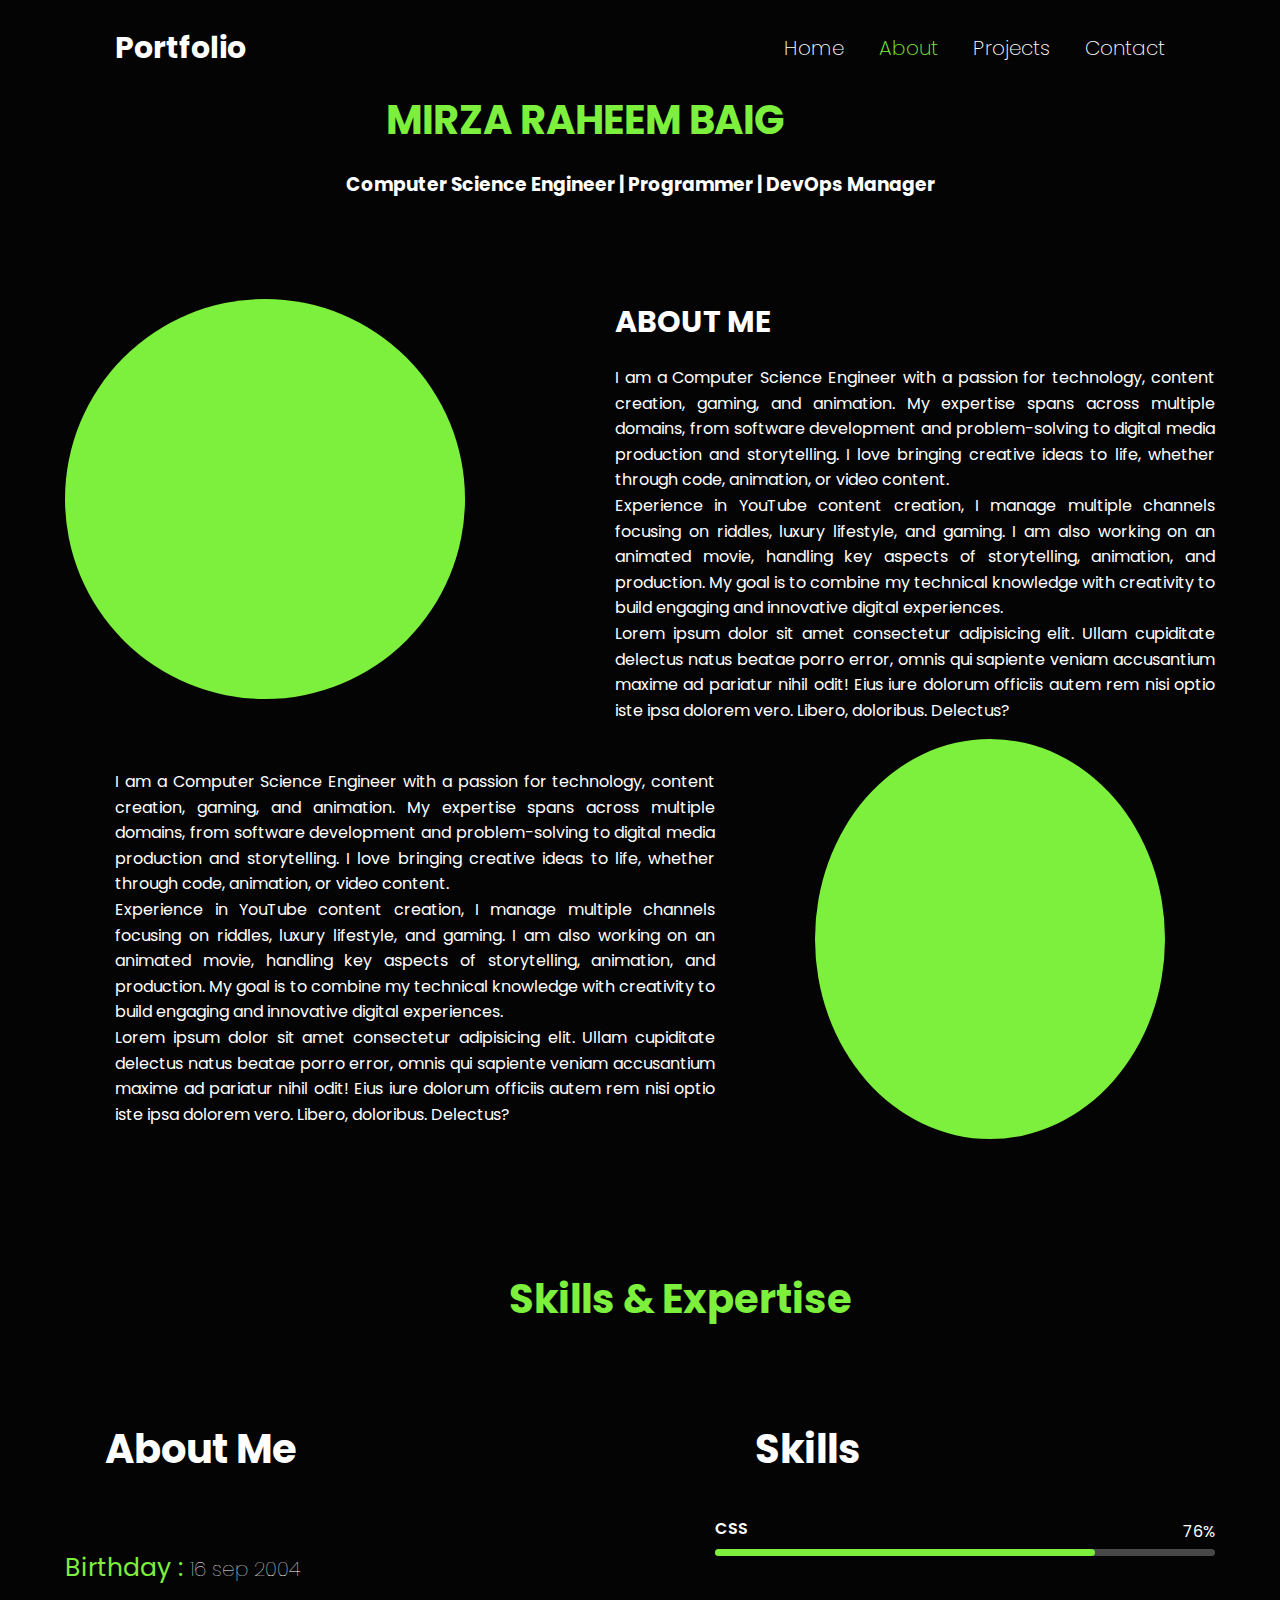
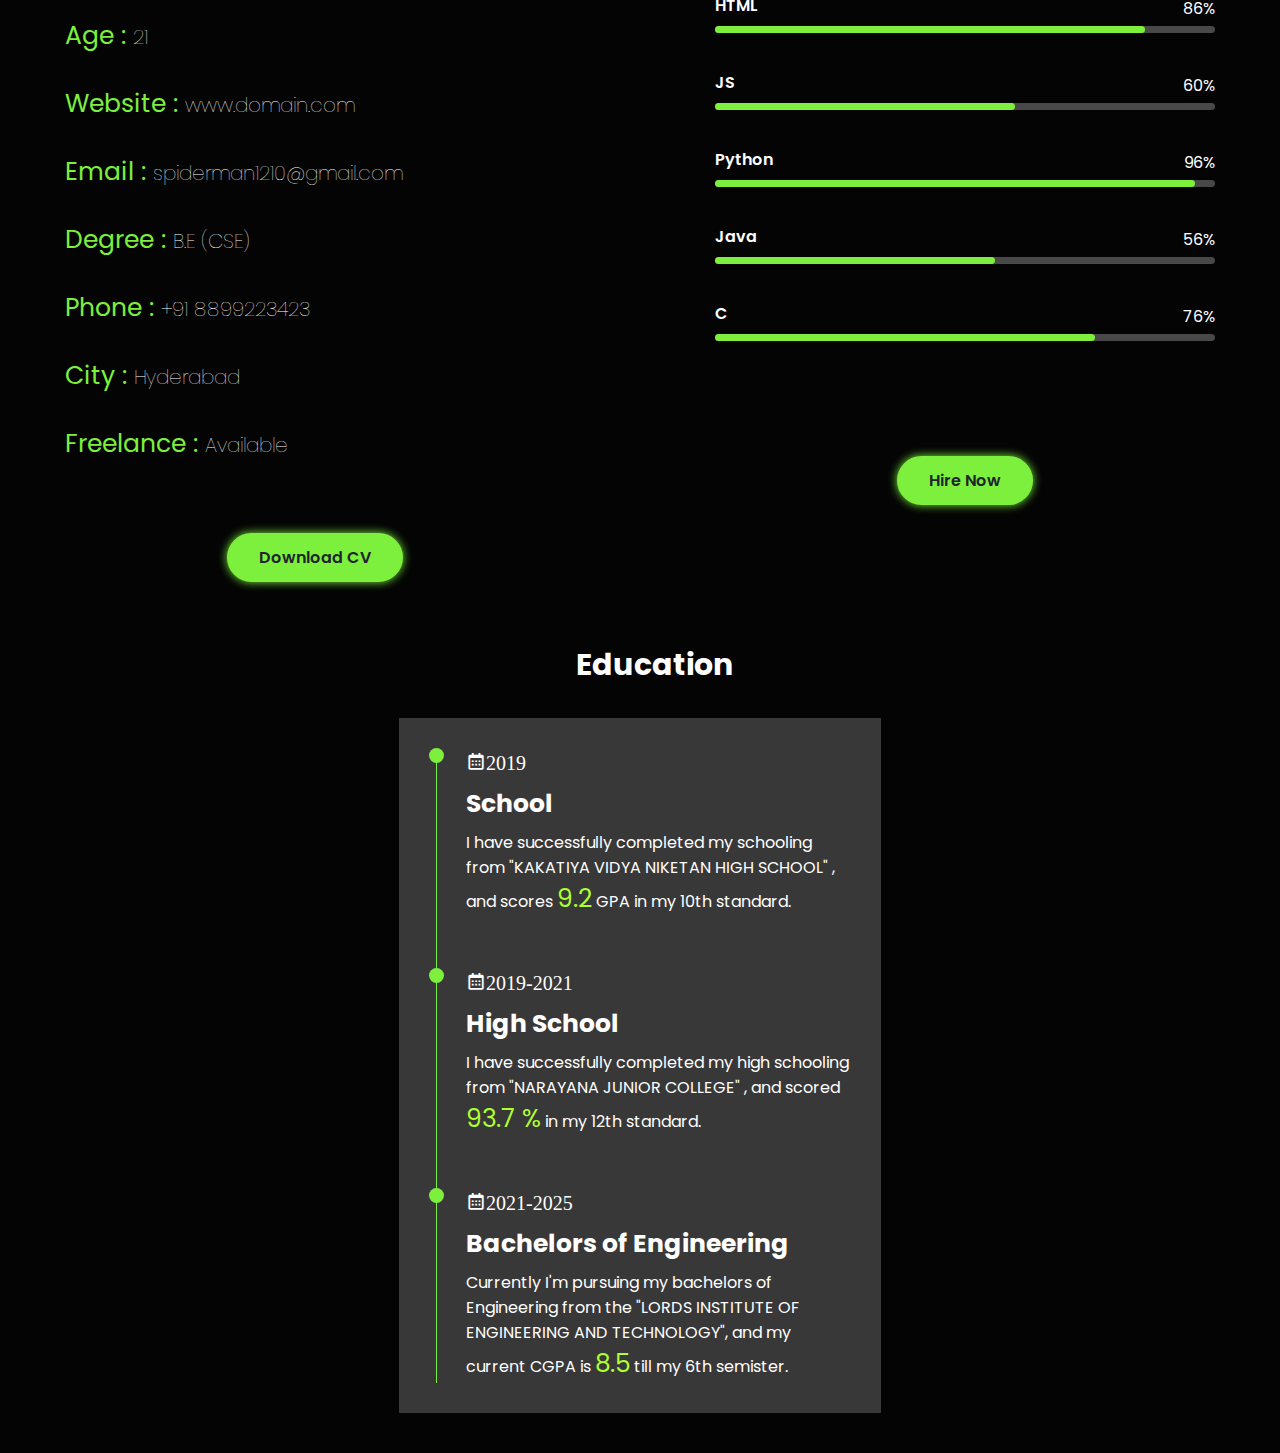
==== about.html @ bb327592 "My_Portfolio" ====
<!DOCTYPE html>
<html lang="en">
<head>
    <meta charset="UTF-8">
    <meta name="viewport" content="width=device-width, initial-scale=1.0">
    <title>Portfolio</title>
    <link rel="stylesheet" href="style.css">
    <link href='https://unpkg.com/boxicons@2.1.4/css/boxicons.min.css' rel='stylesheet'>
    <link rel="shortcut icon" type="x-icon" href="/Portfolio/letter-r.png">

</head>
<body>
    <nav class="navbar">
        <a href="/Portfolio/index.html" class="logo">Portfolio</a>
        <ul>
            <li><a href="/Portfolio/index.html">Home</a></li>
            <li class="active"><a href="#">About</a></li>
            <li><a href="/Portfolio/project.html">Projects</a></li>
            <!-- <li><a href="/Portfolio/service.html">Service</a></li> -->
            <li><a href="/Portfolio/contact.html">Contact</a></li>
        </ul>
    </nav>
    <section class="about">
        <div class="main">
            <div class="head">
                <h1>MIRZA RAHEEM BAIG</h1>
                <H3>Computer Science Engineer | Programmer | DevOps Manager</H3>
            </div>
            <div class="first">
                <div class="l"></div>
                <div class="r">
                    <H2>ABOUT ME</H2>
                    <P>I am a Computer Science Engineer with a passion for technology, content creation, gaming, and animation. My expertise spans across multiple domains, from software development and problem-solving to digital media production and storytelling. I love bringing creative ideas to life, whether through code, animation, or video content.</P>
                    <p>Experience in YouTube content creation, I manage multiple channels focusing on riddles, luxury lifestyle, and gaming. I am also working on an animated movie, handling key aspects of storytelling, animation, and production. My goal is to combine my technical knowledge with creativity to build engaging and innovative digital experiences.</P>
                    <p>Lorem ipsum dolor sit amet consectetur adipisicing elit. Ullam cupiditate delectus natus beatae porro error, omnis qui sapiente veniam accusantium maxime ad pariatur nihil odit! Eius iure dolorum officiis autem rem nisi optio iste ipsa dolorem vero. Libero, doloribus. Delectus?</p>
                </div>
            </div>
            <div class="second">
                <div class="l">
                    <P>I am a Computer Science Engineer with a passion for technology, content creation, gaming, and animation. My expertise spans across multiple domains, from software development and problem-solving to digital media production and storytelling. I love bringing creative ideas to life, whether through code, animation, or video content.</P>
                    <p>Experience in YouTube content creation, I manage multiple channels focusing on riddles, luxury lifestyle, and gaming. I am also working on an animated movie, handling key aspects of storytelling, animation, and production. My goal is to combine my technical knowledge with creativity to build engaging and innovative digital experiences.</P>
                    <p>Lorem ipsum dolor sit amet consectetur adipisicing elit. Ullam cupiditate delectus natus beatae porro error, omnis qui sapiente veniam accusantium maxime ad pariatur nihil odit! Eius iure dolorum officiis autem rem nisi optio iste ipsa dolorem vero. Libero, doloribus. Delectus?</p>
                </div>
                <div class="r"></div>
            </div>
            <div class="third">
                <div class="head">
                    <h1>Skills & Expertise</h1>
                </div>
                <div class="container">
                    <div class="l">
                        <h1>About Me</h1>
                        <div class="content">
                            <div class="info">
                                <p>Birthday : <span>16 sep 2004</span></p>
                            </div>
                            <div class="info">
                                <p>Age : <span>21</span></p>
                            </div>
                            <div class="info">
                                <p>Website : <span>www.domain.com</span></p>
                            </div>
                            <div class="info">
                                <p>Email : <span>spiderman1210@gmail.com</span></p>
                            </div>
                            <div class="info">
                                <p>Degree : <span>B.E (CSE)</span></p>
                            </div>
                            <div class="info">
                                <p>Phone : <span>+91 8899223423</span></p>
                            </div>
                            <div class="info">
                                <p>City : <span>Hyderabad</span></p>
                            </div>
                            <div class="info">
                                <p>Freelance : <span>Available</span></p>
                            </div>
                        </div>
                        <div class="button" style=" margin-bottom: 30px;display: flex; justify-content:center;">
                            <a href="/Portfolio/Mirza Raheem Baig_r (1).pdf" target="_blank" class="btn">Download CV</a>
                            <!-- <a href="#" class="btn">Hire Now</a> -->
                        </div>
                        
                    </div>
                    <div class="r">
                        <h1>Skills</h1>
                        <div class="row">
                            <div class="skill">
                                <h5>CSS</h5>
                                <div class="progress">
                                    <div class="progress-in" style="width: 76%;"></div>
                                    <div class="skill-percent">76%</div>
                                </div>
                            </div>
                            <div class="skill">
                                <h5>HTML</h5>
                                <div class="progress">
                                    <div class="progress-in" style="width: 86%;"></div>
                                    <div class="skill-percent">86%</div>
                                </div>
                            </div>
                            <div class="skill">
                                <h5>JS</h5>
                                <div class="progress">
                                    <div class="progress-in" style="width: 60%;"></div>
                                    <div class="skill-percent">60%</div>
                                </div>
                            </div>
                            <div class="skill">
                                <h5>Python</h5>
                                <div class="progress">
                                    <div class="progress-in" style="width: 96%;"></div>
                                    <div class="skill-percent">96%</div>
                                </div>
                            </div>
                            <div class="skill">
                                <h5>Java</h5>
                                <div class="progress">
                                    <div class="progress-in" style="width: 56%;"></div>
                                    <div class="skill-percent">56%</div>
                                </div>
                            </div>
                            <div class="skill">
                                <h5>C</h5>
                                <div class="progress">
                                    <div class="progress-in" style="width: 76%;"></div>
                                    <div class="skill-percent">76%</div>
                                </div>
                            </div>
                            <div class="button" style="margin-top: 115px; margin-bottom: 30px;display: flex; justify-content:center;">
                                <a href="/Portfolio/contact.html" class="btn">Hire Now</a>
                            </div>
                        </div>
                    </div>
                </div>
                <div class="fourth">
                    <div class="edu">
                        <h3 class="title" style="display: flex; justify-content: center; font-size: 30px;">Education</h3>
                        <div class="row">
                            <div class="box" >
                                <div class="line" >
                                    <div class="item">
                                        <div class="dot"></div>
                                        <h3 class="date" style="font-size: 20px;">
                                            <i class='bx bx-calendar'>2019</i>
                                        </h3>
                                        <h4 class="line-title" style="margin: 7px 0px; font-size: 25px;">School</h4>
                                        <p class="line-text">I have  successfully completed my schooling from "KAKATIYA VIDYA NIKETAN HIGH SCHOOL" , and scores  <span style="font-size: 25px; color: greenyellow;">9.2</span> GPA in my 10th standard.</p>
                                    </div>
                                    <div class="item">
                                        <div class="dot"></div>
                                        <h3 class="date" style="font-size: 20px;">
                                            <i class='bx bx-calendar'><span ></span>2019-2021</i>
                                        </h3>
                                        <h4 class="line-title" style="margin: 7px 0px; font-size: 25px;">High School</h4>
                                        <p class="line-text">I have  successfully completed my high schooling from "NARAYANA JUNIOR COLLEGE" , and scored  <span style="font-size: 25px; color: greenyellow;">93.7 %</span> in my 12th standard.</p>
                                    </div><div class="item">
                                        <div class="dot"></div>
                                        <h3 class="date" style="font-size: 20px;">
                                            <i class='bx bx-calendar'>2021-2025</i>
                                        </h3>
                                        <h4 class="line-title" style="margin: 7px 0px; font-size: 25px;">Bachelors of Engineering</h4>
                                        <p class="line-text">Currently I'm pursuing my bachelors of Engineering from the "LORDS INSTITUTE OF ENGINEERING AND TECHNOLOGY", and my current CGPA is <span style="font-size: 25px; color: greenyellow;">8.5</span> till my 6th semister.</p>
                                    
                                </div>
                            </div>
                        </div>
                    </div>
                    
                </div>
            </div>
        </div>
    </section>
</body>
</html>
---- style.css ----
@import url("https://fonts.googleapis.com/css2?family=Poppins:wght@300;400,500,600,700,800,900&display=swap");
* {
    margin: 0;
    padding: 0;
    box-sizing: border-box;
    font-family: "Poppins", sans-serif;
}
body{
    background-color: rgb(4, 4, 4);
}
a{
    color: white;
    text-decoration: none;
    font-size: 20px;
    font-weight: 200;
    transition: 0.5s ease;
}
.navbar a:hover ,
.navbar li.active a{
    color: #7cf03d;
}
.navbar{
    position: fixed;
    left: 0;
    top: 0;
    width: 100%;
    padding: 25px 9%;
    background: rgb(4, 4, 4);
    display: flex;
    justify-content: space-between;
    align-items: center;
    z-index: 100;
}

.logo{
    font-size: 30px;
    font-weight: 700;
}

.navbar ul{
    display: flex;
}
.navbar ul li{
    list-style: none;
    margin-left: 35px;
}

.home{
    display: flex;
    align-items: center;
    height: 100vh;
    padding: 60px 9% 0;
    color: white;
}
.home-info h1{
    font-size: 55px;
    margin-bottom: 20px;
}
.home-info h2{
    display: inline-block;
    font-size: 32px;
    margin-top: -10px;

}

.home-info h2 span{
    position: relative;
    display: inline-block;
    color: transparent;
    /* -webkit-text-stroke: .7px #7cf03d; */
    animation: display-text 16s linear infinite;
    animation-delay: calc(-4s *var(--i));
}

@keyframes display-text{
    25%,
    100%{
        display: none;
    }
}
.home-info h2 span::before {
    content: attr(data-text);
    position: absolute;
    width: 0;
    border-right: 2px solid #7cf03d;
    color: #7cf03d;
    white-space: nowrap;
    overflow: hidden;
    animation: fill-text 4s linear infinite;
}

@keyframes fill-text{
    10%, 
    100%{
        width: 0;
    }
    70%, 
    90%{
        width: 100%;
    }
}

.home-info P{
    font-size: 16px;
    margin: 10px 0 25px;
}

.home-info .btn-sci{
    display: flex;
    align-items: center;

}

.btn {
    /* display: inline-block; */
    padding: 10px 30px ;
    background: #7cf03d;
    border: 2px solid #7cf03d;
    border-radius: 50px;
    box-shadow: 0 0 10px #7cf03d;
    font-size: 16px;
    color: #1f242d;
    font-weight: 600;
    transition: 0.4s ease;
}

.btn:hover{
    background: transparent;
    color: #7cf03d;
    /* box-shadow: none; */
}

.btn-sci .sci{
    margin-left: 20px;
}

.btn-sci .sci a{
    display: inline-flex;
    padding: 8px;
    border: 2px solid #7cf03d;
    border-radius: 50%;
    font-size: 20px;
    color: #7cf03d;
    margin: 0 8px;
    transition: 0.5s ease;
}
.btn-sci .sci a:hover{
    color: #1f242d;
    background: #7cf03d;
    box-shadow: 0 0 10px #7cf03d;
}
.home-img .img{
    position: relative;
    width: 32vw;
    height: 32vw;
    /* background: red; */
    border-radius: 50%;
    /* padding: 5px; */
    display: flex;
    justify-content: center;
    align-items: center;
    /* box-shadow:0 0 50000px  #7cf03d; */
    transition: 0.5s ease;
    overflow: hidden;
}
.home-img .img:hover{
    box-shadow:0 0 50px  #7cf03d;
}
.home-img .img::before,
.home-img .img::after{
    content: '';
    position: absolute;
    width: 500px;
    height: 500px;
    background: conic-gradient(transparent, transparent,transition, #7cf03d);
}
.home-img .img .img-item{
    position: absolute;
    /* margin-top: 90px; */
    width: 100%;
    height: 100%;
    /* background: slateblue; */
    border-radius: 50%;
    display: flex;
    justify-content: center;
    /* align-items: top; */
    overflow: hidden;
}

.home-img .img .img-item img{
    position: absolute;
    top: 30px;
    display: block;
    width: 85%;
    object-fit: cover;
    mix-blend-mode:lighten;
    box-shadow:5px solid #7cf03d;
    /* border: #7cf03d; */
}



/* //////////////////////////////////////////////////////////////////////////////////////////////////////////////////////////////////////// */

.main{
    /* position: absolute; */
    display: flex;
    align-items: center;
    flex-direction: column;
    height: 100vh;
    padding: 60px 9% 0;
    color: white;
    gap: 40px;
}
.head{
    /* background: white; */
    justify-content: left;
    /* background: #7cf03d; */
    /* position: relative;
    top: 50px;
    left: 30%; */
    /* display: flex;
    align-items: center; */
    margin-top: 30px;
    margin-bottom: 30px;
}
h1{
    color: #7cf03d;
    position: relative;
    left: 40px;
    font-size: 40px;
    justify-content: center;
}
.head h3{
    margin-top: 20px;
}












.first{
    margin-top: 30px;
    display: flex;
    align-items: center;
    justify-content: space-between;
} 
 
.first .l{
    height: 400px;
    width: 400px;
    margin-left: 100px;
    background: #7cf03d;
    background-image: url("/Portfolio/Man3");
    border-radius: 50%;
    background-position: center;
    background-size: cover;
    border-radius: 50;
    transition: 0.4s ease-in-out;
    
}
.first .l:hover{
    box-shadow: 0 0 30px #7cf03d;
}
 
.r{
    margin-left: 150px;
    height: 400px;
    width: 700px;
}
.r h2{
    font-size: 30px;
    margin-bottom: 20px;
}

.r p{
    text-align: justify;
    line-height: 1.6;
    max-width: 600px;
}
.second{
    display: flex;
}
.second .l{
    margin-top: 30px;
    text-align: justify;
    font-weight: 20px;
    text-align: justify;
    line-height: 1.6;
    max-width: 600px;
}
.second .r{
    height: 400px;
    width: 400px;
    margin-left: 100px;
    background: #7cf03d;
    background-image: url("/Portfolio/Man2.jpg");
    border-radius: 50%;
    background-position: center;
    background-size: cover;
    border-radius: 50;
    transition: 0.4s ease-in-out;
}
.second .r:hover{
    box-shadow: 0 0 30px #7cf03d;
}

.third{
    /* background: purple; */
    /* display: flex; */
    justify-items: center;
    width: 80vw;
}
.third .head{
    justify-items: center;
    margin-top: 90px;
    margin-bottom: 90px;
}
.third .container{
    display: flex;
    justify-items: center;
}
.third .container .l{
    /* background: rgb(47, 186, 255); */
    width: 500px;
}
.l h1{
    color: white;
    transition: 0.2s ease-in-out;
}
.l h1:hover{
    /* text-shadow: 0 0 2px #7cf03d; */
    color: #7cf03d;
}
.third .container .l .content{
    margin-top: 70px;
    margin-bottom: 70px;
    display: flex;
    flex-direction: column;
    gap: 30px;
    font-size: 25px;
    /* font-weight: 100; */
    color: #7cf03d;
}
.third .container .l .content .info p > span{
    font-size: 20px;
    font-weight: 1;
    color: white;
}

.third .container .r{
    /* background: greenyellow; */
    width: 500px;
}
.r h1{
    color: white;
    margin-bottom: 30px;
    transition: 0.2s ease-in-out;
}
.r h1:hover{
    /* text-shadow: 0 0 2px #7cf03d; */
    color: #7cf03d;
}
.third .container .r .row .skill{
    flex: 0 0 100%;
    max-width: 100%;
    margin-bottom: 30px;
}
.third .container .r .row .skill h5{
    line-height: 40px;
    font-weight: 600;
    font-size: 16px;
    /* color: #7cf03d; */
    text-transform: capitalize;
}
.third .container .r .row .skill .progress{
    background-color: rgb(73, 72, 72);
    height: 7px;
    border-radius: 4px;
    width: 100%;
    position: relative;
}
.third .container .r .row .skill .progress .progress-in{
    position: absolute;
    left: 0;
    top: 0;
    height: 100%;
    border-radius: 4px;
    background-color: #7cf03d;
}

.third .container .r .row .skill .skill-percent{
    position: absolute;
    right: 0;
    /* color: #7cf03d; */
    top: -30px;
    font-weight: 400;

}

.fourth {
    justify-items: center;
    width: 80vw;
    display: flex;
    justify-content: center;
    margin-bottom: 40px;
}

.fourth .edu{
    flex: 0 0 50%;
    /* max-width: 50%; */
    margin-top: 30px;
    margin-left: 30px;
}
.fourth h3.title{
    font-size: 24px;
    margin-bottom: 30px;
    font-weight: 700;
}
.fourth .edu .row .box{
    margin-right: 30px;
    flex: 0 0 100%;
    max-width: 100%;

}
.fourth .edu .row .box .line{
    background: #393838;
    padding: 30px;
    /* border: 1px solid #7cf03d; 
     border-radius: 10px; */
    position: relative;
}
.fourth .edu .row .box .line .item{
    position: relative;
    padding-left: 37px;
    padding-bottom: 50px;


}
.fourth .edu .row .box .line .item:last-child{
    padding-bottom: 0;
}
.fourth .edu .row .box .line .item::before{
    content: '';
    width: 1px;
    position: absolute;
    height: 100%;
    left: 7px;
    top:0;
    background-color: #7cf03d;

}
.fourth .edu .row .box .line .dot{
    position: absolute;
    left: 0;
    top: 0;
    height: 15px;
    width: 15px;
    border-radius: 50%;
    background-color: #7cf03d;
}





/* //////////////////////////////////////////////////////////////////////////////////////////////////////////////////////////////////////////////// */



.contain{
    display: flex;
    align-items: center;
    flex-direction: column;
    height: 100vh;
    padding: 60px 9% 0;
    color: white;
    gap: 40px;
}

.ff{
    display: flex;
    justify-content:space-between;
}

.ll{
    background-image: url("/Portfolio/img.png");
    height: 500px;
    min-width: 400px;
    align-items: center;
    background-size: cover;
    background-position: center;
    border-radius: 20px;
}

.rr{
    font-size: 18px;
    text-align: justify;
    margin-left: 40px;
    line-height: 1.6;
}
.sec{
    display: flex;
    justify-content:space-between;

}
.lef{
    display: flex;
    flex-direction: column;
    justify-items: center;
    font-size: 18px;
    text-align: justify;
    margin-right: 40px;
    line-height: 1.6;
}
.rig{
    height: 500px;
    min-width: 400px;
    background-image: url("/Portfolio/img2.png");
    align-items: center;
    background-size: cover;
    background-position: center;
    border-radius: 20px;
}


/* ///////////////////////////////////////////////////////////////////////////////////////////////////////////////////////////////////////// */


.fame{
    display: flex;
    align-items: center;
    flex-direction: column;
    height: 100vh;
    padding: 60px 9% 0;
    color: white;
    gap: 40px;
}
.two{
    margin-top:30px ;
    display: flex;
    flex-direction: row;
}
.lll{
    margin-top: 130px;
    /* display:flex ;
    flex-direction: row; */
    font-weight: 100;
    font-weight: 200;
    gap: 30px;
    margin-right: 40px;
}
.call{
    margin-right: 100px;
    display: flex;
    align-items: center;
    height: 65px;
    width: 400px;
    background: rgba(45, 45, 44, 0.333);
    border-radius: 10px;
}
.email{
    margin-right: 100px;
    display: flex;
    align-items: center;
    height: 65px;
    width: 400px;
    background: rgba(45, 45, 44, 0.333);
    border-radius: 10px;
}
.line1{
    margin-top: 150px;
    height: 400px;
    width: 3px;
    background: #7cf03d;
}
.rrr{
    margin-top: 100px;
    padding-top: 30px;
    display:flex ;
    justify-content: center;
    font-size: 25px;
}
.name{
    display: flex;
    align-items: center;
    height: 70px;
    width: 400px;
    background: rgba(45, 45, 44, 0.333);
    border-radius: 10px;
}
.w{
    display: flex;
    align-items: center;
    height: 70px;
    width: 400px;
    background: rgba(45, 45, 44, 0.333);
    border-radius: 10px;
}
input {
    width: 250px;
    padding: 10px;
    border: 2px solid #7cf03d;
    border-radius: 5px;
    font-size: 16px;
    outline: none;
}

input:focus {
    border-color: #7cf03d;
    box-shadow: 0 0 2px #7cf03d;
}
.rrr a{
    display: flex;
    justify-content: center;
    align-items: center;
    border-radius: 50px;
    width: 170px;
    height: 40px;
    background-color: #7cf03d;
    color: black;
    margin-bottom: 50px;
    box-shadow : 0 0 10px #7cf03d;
}
.rrr a:hover{
    color: #7cf03d;
    background: black;
    /* box-shadow: 0 0 30px #7cf03d */
}
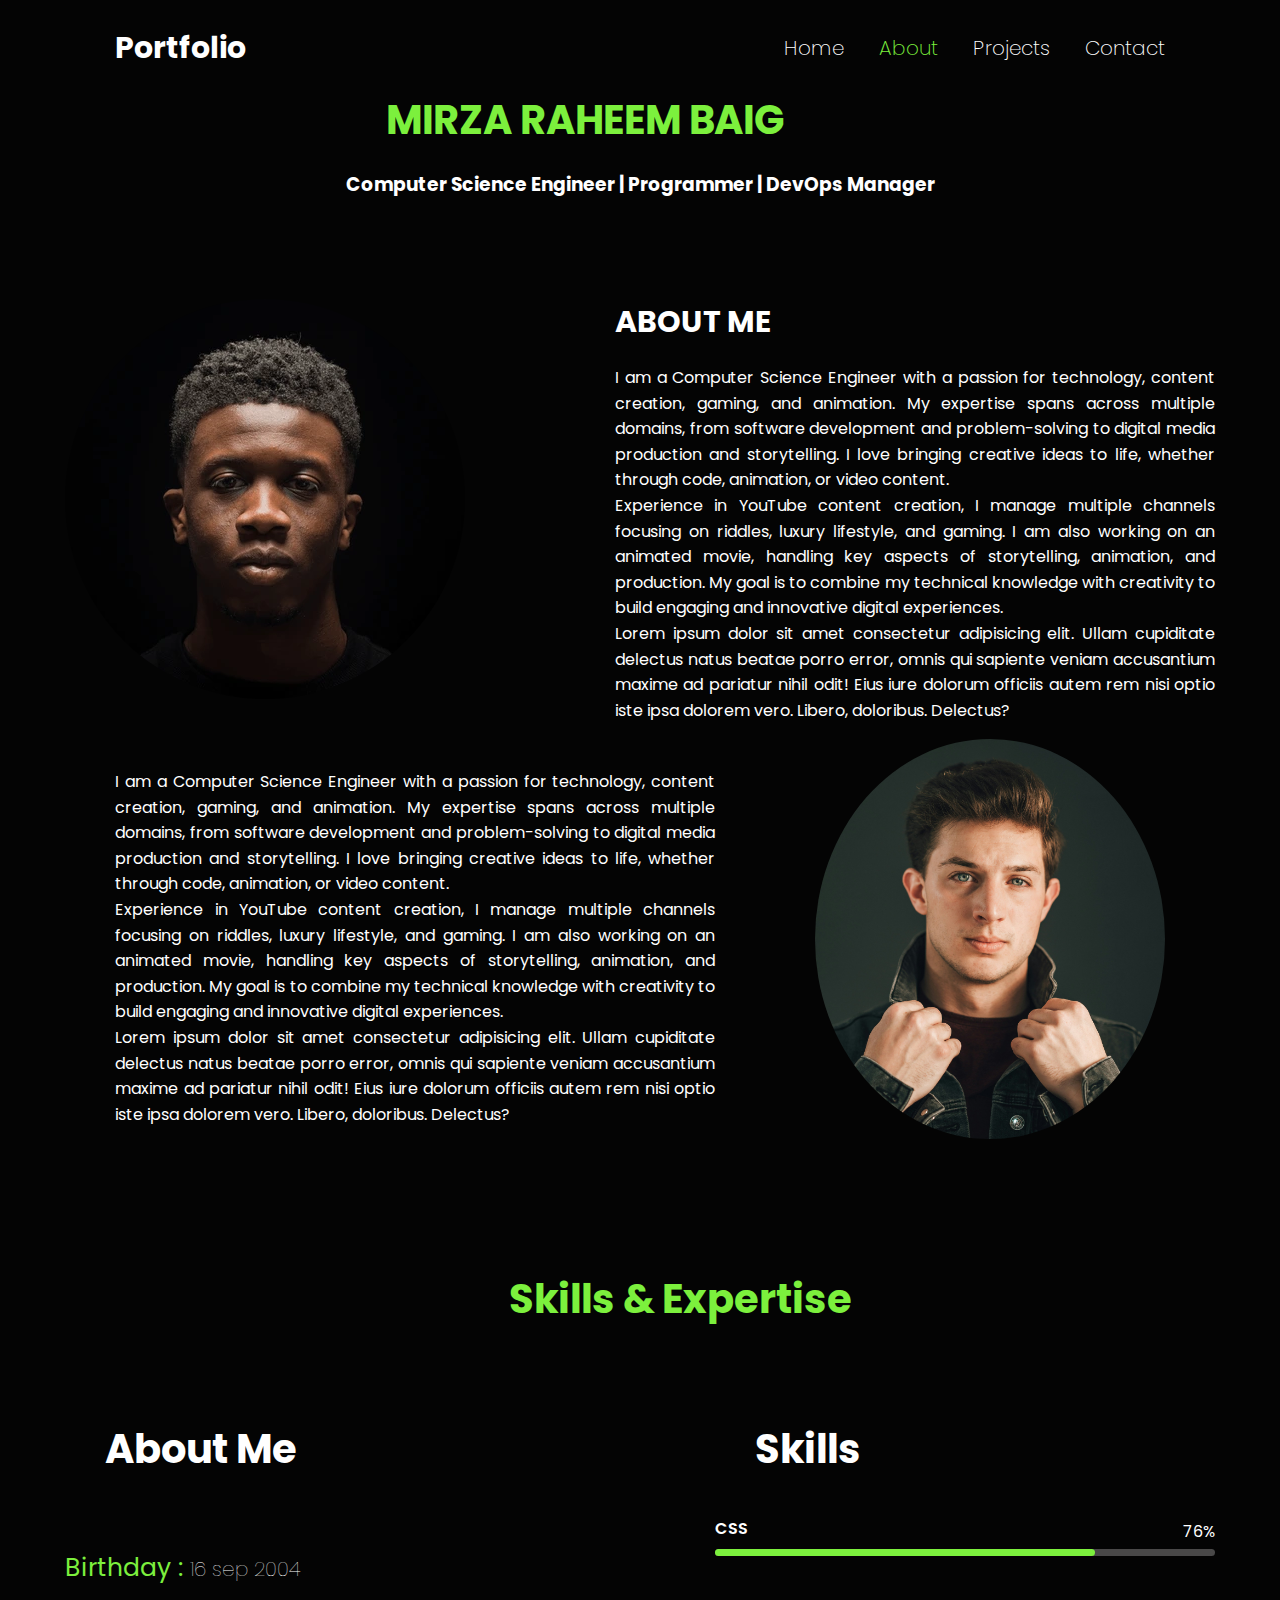
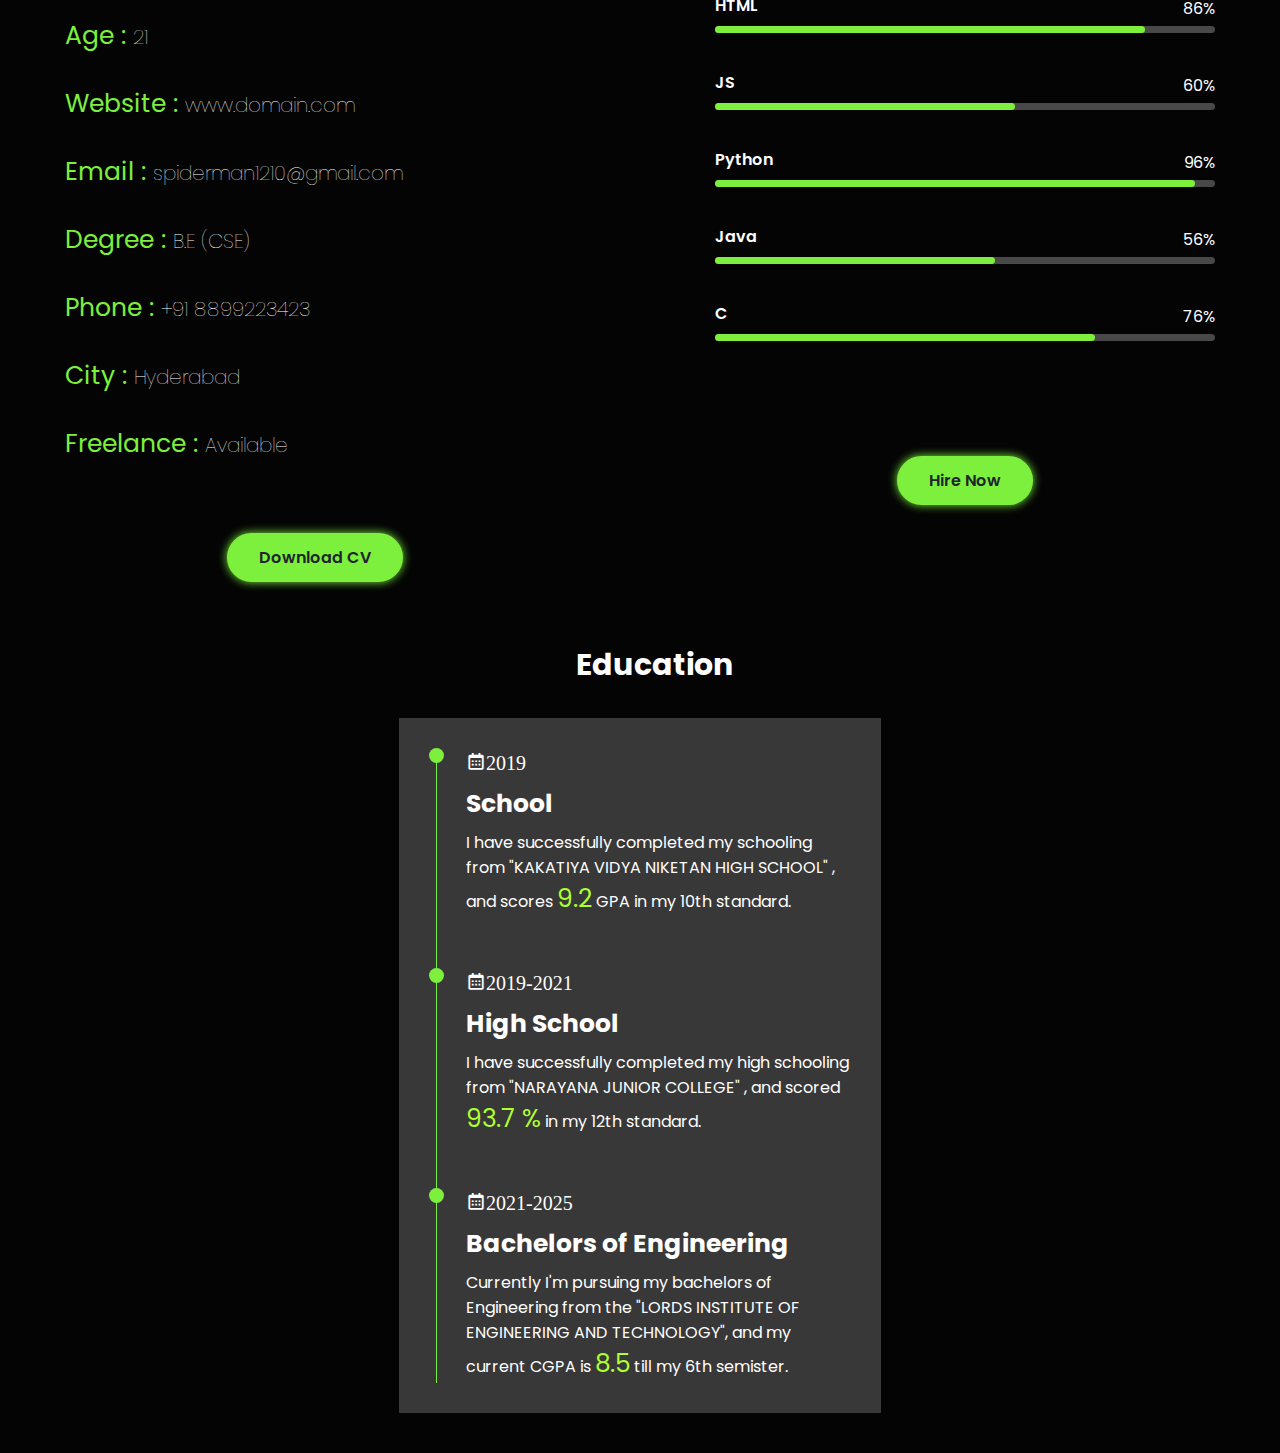
==== commit 232f774a: "Latest Update" ====
--- a/about.html
+++ b/about.html
@@ -6,18 +6,18 @@
     <title>Portfolio</title>
     <link rel="stylesheet" href="style.css">
     <link href='https://unpkg.com/boxicons@2.1.4/css/boxicons.min.css' rel='stylesheet'>
-    <link rel="shortcut icon" type="x-icon" href="/Portfolio/letter-r.png">
+    <link rel="shortcut icon" type="x-icon" href="/letter-r.png">
 
 </head>
 <body>
     <nav class="navbar">
-        <a href="/Portfolio/index.html" class="logo">Portfolio</a>
+        <a href="/index.html" class="logo">Portfolio</a>
         <ul>
-            <li><a href="/Portfolio/index.html">Home</a></li>
+            <li><a href="/index.html">Home</a></li>
             <li class="active"><a href="#">About</a></li>
-            <li><a href="/Portfolio/project.html">Projects</a></li>
-            <!-- <li><a href="/Portfolio/service.html">Service</a></li> -->
-            <li><a href="/Portfolio/contact.html">Contact</a></li>
+            <li><a href="/project.html">Projects</a></li>
+            <!-- <li><a href="/service.html">Service</a></li> -->
+            <li><a href="/contact.html">Contact</a></li>
         </ul>
     </nav>
     <section class="about">
@@ -77,7 +77,7 @@
                             </div>
                         </div>
                         <div class="button" style=" margin-bottom: 30px;display: flex; justify-content:center;">
-                            <a href="/Portfolio/Mirza Raheem Baig_r (1).pdf" target="_blank" class="btn">Download CV</a>
+                            <a href="/Mirza Raheem Baig_r (1).pdf" target="_blank" class="btn">Download CV</a>
                             <!-- <a href="#" class="btn">Hire Now</a> -->
                         </div>
                         
@@ -128,7 +128,7 @@
                                 </div>
                             </div>
                             <div class="button" style="margin-top: 115px; margin-bottom: 30px;display: flex; justify-content:center;">
-                                <a href="/Portfolio/contact.html" class="btn">Hire Now</a>
+                                <a href="/contact.html" class="btn">Hire Now</a>
                             </div>
                         </div>
                     </div>
--- a/style.css
+++ b/style.css
@@ -258,7 +258,7 @@
     width: 400px;
     margin-left: 100px;
     background: #7cf03d;
-    background-image: url("/Portfolio/Man3");
+    background-image: url("/Man3");
     border-radius: 50%;
     background-position: center;
     background-size: cover;
@@ -301,7 +301,7 @@
     width: 400px;
     margin-left: 100px;
     background: #7cf03d;
-    background-image: url("/Portfolio/Man2.jpg");
+    background-image: url("/Man2.jpg");
     border-radius: 50%;
     background-position: center;
     background-size: cover;
@@ -491,7 +491,7 @@
 }
 
 .ll{
-    background-image: url("/Portfolio/img.png");
+    background-image: url("/img.png");
     height: 500px;
     min-width: 400px;
     align-items: center;
@@ -523,7 +523,7 @@
 .rig{
     height: 500px;
     min-width: 400px;
-    background-image: url("/Portfolio/img2.png");
+    background-image: url("/img2.png");
     align-items: center;
     background-size: cover;
     background-position: center;
